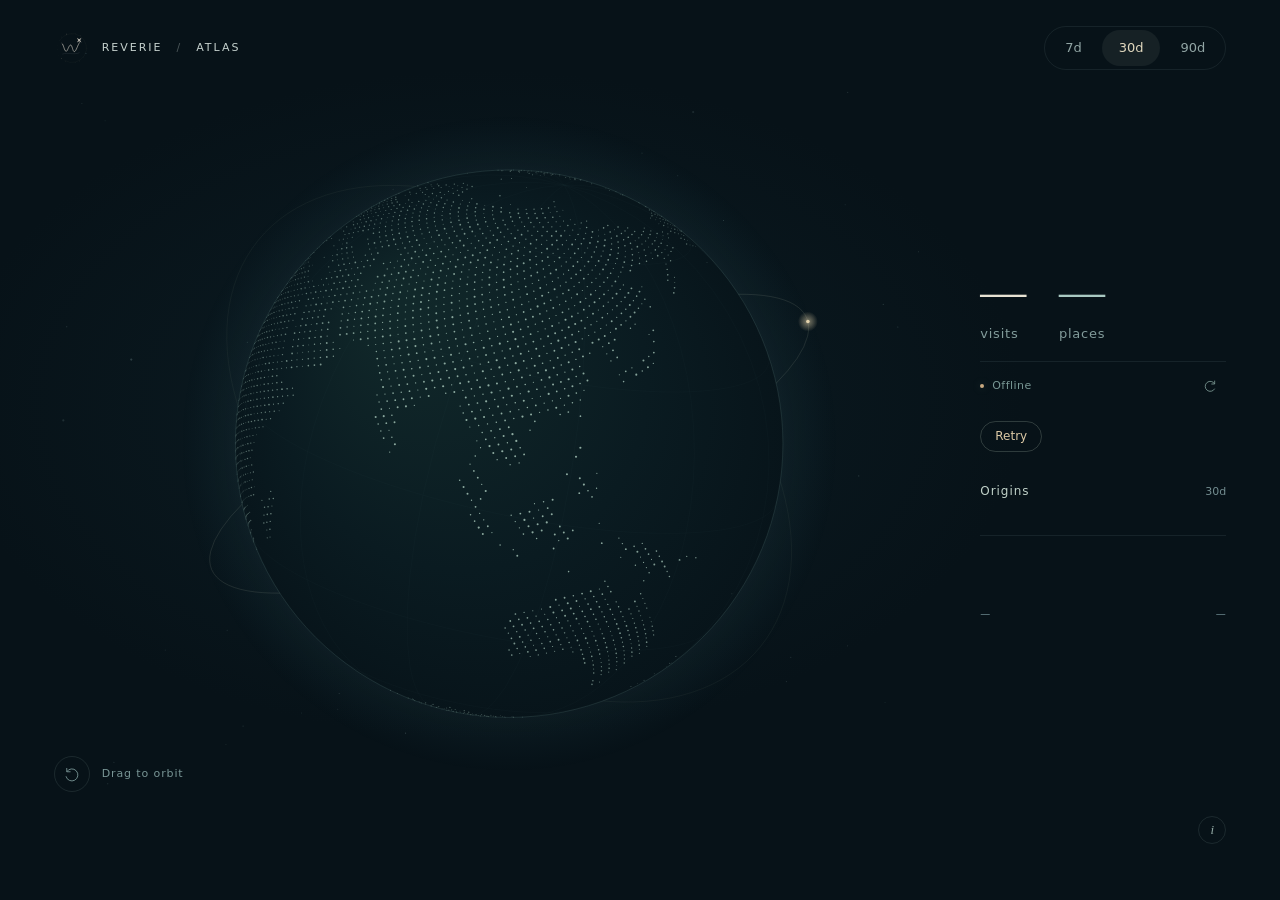
==== pages/atlas.html @ 350b7a99 "Add visitor atlas" ====
<!doctype html>
<html lang="en">
  <head>
    <meta charset="utf-8">
    <meta name="viewport" content="width=device-width, initial-scale=1">
    <meta name="theme-color" content="#071218">
    <meta name="description" content="A little atlas of everyone who found their way here.">
    <title>Atlas · Reverie</title>
    <link rel="icon" href="../assets/icons/favicon.svg?v=reverie-8" type="image/svg+xml">
    <link rel="stylesheet" href="../assets/styles/atlas.css?v=atlas-2">
    <script type="module" src="../src/atlas/app.js?v=atlas-2"></script>
  </head>
  <body>
    <div class="atlas-aura" aria-hidden="true"></div>
    <header class="atlas-header">
      <a class="home-link" href="../" aria-label="Back to Reverie"><img src="../assets/icons/emblem.svg" width="36" height="36" alt=""><span>REVERIE<span class="brand-divider">/</span>ATLAS</span></a>
      <div class="periods" role="group" aria-label="Date range">
        <button type="button" data-days="7" aria-pressed="false" aria-label="Last 7 days">7d</button>
        <button type="button" data-days="30" aria-pressed="true" aria-label="Last 30 days">30d</button>
        <button type="button" data-days="90" aria-pressed="false" aria-label="Last 90 days">90d</button>
      </div>
    </header>
    <main class="atlas-layout">
      <section class="world-stage" aria-labelledby="atlas-title">
        <h1 id="atlas-title" class="sr-only">A visitor atlas</h1>
        <canvas id="atlas-canvas" tabindex="0" role="img" aria-label="Visitor atlas. Drag or use arrow keys to rotate. Scroll or use plus and minus to zoom. Select a place from the list for regional counts."></canvas>
        <div class="map-tooltip" id="map-tooltip" hidden></div>
        <div class="map-toolbar"><button type="button" id="reset-globe" aria-label="Reset view" title="Reset view"><svg viewBox="0 0 24 24" width="18" height="18" fill="none" stroke="currentColor" stroke-width="1.2" aria-hidden="true"><path d="M5 9a8 8 0 1 1-1 6M5 4v5h5"/></svg></button><span>Drag to orbit</span></div>
      </section>
      <aside class="atlas-ledger" aria-label="Visit counts">
        <div class="summary"><div><strong id="total-views">—</strong><span>visits</span></div><div><strong id="total-countries">—</strong><span>places</span></div></div>
        <div class="connection-row"><div class="connection-state" id="atlas-status" role="status" aria-live="polite">Connecting</div><button type="button" id="refresh-atlas" aria-label="Refresh counts" title="Refresh counts"><svg viewBox="0 0 24 24" width="16" height="16" fill="none" stroke="currentColor" stroke-width="1.3" aria-hidden="true"><path d="M19 9a7.5 7.5 0 1 0 0 7M19 4v5h-5"/></svg></button></div>
        <button class="retry" id="retry-atlas" type="button" hidden>Retry</button>
        <div class="section-label"><h2>Origins</h2><span id="range-label">30d</span></div>
        <ol class="country-list" id="country-list" aria-label="Visits by country or territory"></ol>
        <div class="region-detail" id="region-detail" hidden><div class="section-label"><h2 id="region-heading"></h2><button type="button" id="clear-country" aria-label="Clear selection">×</button></div><ol id="region-list"></ol></div>
        <div class="timeline-wrap"><svg id="visit-timeline" viewBox="0 0 300 62" role="img" aria-label="Daily visits"></svg><div class="timeline-dates"><span id="first-date">—</span><span id="last-date">—</span></div></div>
      </aside>
    </main>
    <footer class="atlas-footer"><details class="atlas-note"><summary aria-label="About this atlas" title="About this atlas">i</summary><div><p>Visits, not unique visitors. Approximate network regions. No raw IPs stored.</p><p>Dates: UTC+8. Counts may lag 60s.</p><p>Map: <a href="https://www.naturalearthdata.com/" target="_blank" rel="noopener noreferrer">Natural Earth</a> · <a href="https://d3js.org/" target="_blank" rel="noopener noreferrer">D3</a></p></div></details></footer>
  </body>
</html>
---- assets/styles/atlas.css ----
:root { color-scheme: dark; background: #071218; color: #d9dfd9; font: 16px/1.6 system-ui, -apple-system, BlinkMacSystemFont, "Segoe UI", sans-serif; --ink: #e7e2d3; --muted: #829c9b; --gold: #d9bb86; --line: #accac818; }
* { box-sizing: border-box; }
body { margin: 0; min-width: 300px; min-height: 100dvh; background: radial-gradient(ellipse at 38% 45%, #15313a55, transparent 48%), #071218; }
button, a, summary { -webkit-tap-highlight-color: transparent; }
button { font: inherit; color: inherit; cursor: pointer; }
a { color: inherit; }
button:focus-visible, a:focus-visible, canvas:focus-visible, summary:focus-visible { outline: 1px solid var(--gold); outline-offset: 5px; }
[hidden] { display: none !important; }
.sr-only { position: absolute; width: 1px; height: 1px; overflow: hidden; clip-path: inset(50%); white-space: nowrap; }
.atlas-aura { position: fixed; inset: 0; pointer-events: none; z-index: -1; background: radial-gradient(ellipse at 30% 40%, #1a5a631a, transparent 60%); }
.atlas-header { display: flex; align-items: center; justify-content: space-between; gap: 20px; padding: 26px clamp(24px, 4.2vw, 74px) 16px; }
.home-link { display: flex; align-items: center; gap: 12px; text-decoration: none; color: #c5d1cd; font-size: 11px; letter-spacing: .18em; }
.home-link img { opacity: .8; }
.brand-divider { display: inline-block; padding: 0 14px; opacity: .35; }
.periods { display: flex; gap: 3px; padding: 3px; border: 1px solid var(--line); border-radius: 40px; }
.periods button { border: 0; border-radius: 30px; background: transparent; color: #91a5a4; padding: 6px 17px; min-height: 36px; font-size: 13px; transition: background .25s, color .25s; }
.periods button[aria-pressed="true"] { background: #d4dfcf12; color: #e1d8be; }
.periods button:hover { color: #f4e9cc; }
.atlas-layout { display: grid; grid-template-columns: minmax(0, 1fr) 246px; gap: clamp(22px, 4vw, 70px); padding: 0 clamp(24px, 4.2vw, 74px); min-height: min(730px, calc(100dvh - 155px)); }
.world-stage { position: relative; min-width: 0; min-height: 620px; }
#atlas-canvas { display: block; width: 100%; height: 100%; position: absolute; inset: 0; cursor: grab; touch-action: pan-y; }
#atlas-canvas.dragging { cursor: grabbing; }
.map-tooltip { position: absolute; z-index: 3; pointer-events: none; border: 1px solid #b4c9bc25; background: #0c1a20ed; color: #dce3d9; border-radius: 6px; padding: 7px 11px; font-size: 12px; white-space: nowrap; }
.map-toolbar { position: absolute; z-index: 2; left: 0; bottom: 24px; display: flex; gap: 12px; align-items: center; font-size: 11px; letter-spacing: .08em; color: #789595; }
.map-toolbar button { display: grid; place-items: center; border: 1px solid #a9c5bd20; border-radius: 50%; width: 36px; height: 36px; padding: 7px; background: transparent; }
.map-toolbar button:hover { border-color: #d4c59b80; color: #d4c59b; }
.atlas-ledger { align-self: center; padding: 28px 0 42px; }
.summary { display: flex; gap: 34px; padding-bottom: 16px; border-bottom: 1px solid var(--line); }
.summary > div { display: flex; flex-direction: column; gap: 5px; }
.summary strong { font: 400 46px/1.15 Georgia, serif; font-variant-numeric: tabular-nums; color: var(--ink); letter-spacing: -.03em; }
.summary > div + div strong { color: #a8c8c1; }
.summary span { font-size: 13px; color: var(--muted); letter-spacing: .06em; }
.connection-row { display: flex; align-items: center; justify-content: space-between; gap: 12px; margin: 8px 0 20px; }
.connection-state { color: #789794; font-size: 11px; letter-spacing: .04em; }
.connection-state::before { content: ''; display: inline-block; width: 4px; height: 4px; border-radius: 50%; margin-right: 8px; background: #a0c2ac; box-shadow: 0 0 8px #a0c2ac44; vertical-align: middle; }
[data-atlas="error"] .connection-state::before { background: #c8a880; }
[data-atlas="loading"] .connection-state::before { background: #82949b; }
#refresh-atlas { display: grid; place-items: center; flex: 0 0 32px; width: 32px; height: 32px; border: 1px solid transparent; border-radius: 50%; background: transparent; color: #799590; }
#refresh-atlas:hover { border-color: #a9c5bd25; color: var(--gold); }
#refresh-atlas:disabled { opacity: .4; cursor: wait; }
.retry { color: #dcc9a5; font-size: 12px; border: 1px solid #b6c5b53a; border-radius: 20px; background: transparent; padding: 5px 14px; margin: -8px 0 14px; }
.section-label { display: flex; align-items: center; justify-content: space-between; gap: 12px; margin: 16px 0 9px; }
.section-label h2 { margin: 0; font-size: 12px; font-weight: 400; letter-spacing: .08em; color: #c0d1c8; }
.section-label > span { color: #748e91; font-size: 11px; }
ol { list-style: none; margin: 0; padding: 0; }
.country-list { max-height: 228px; overflow-y: auto; scrollbar-width: thin; scrollbar-color: #315354 transparent; }
.country-list button { display: flex; justify-content: space-between; align-items: center; gap: 16px; width: 100%; background: transparent; border: 0; padding: 8px 4px; text-align: left; font-size: 13px; border-radius: 4px; }
.country-list button:hover, .country-list button[aria-pressed="true"] { background: #a0cab711; }
.country-name { white-space: nowrap; overflow: hidden; text-overflow: ellipsis; color: #b8cbc2; }
.country-views { font: 400 14px/1.3 Georgia, serif; color: #c8bf9f; font-variant-numeric: tabular-nums; }
.country-list .empty-note { padding: 14px 0; font: italic 16px/1.6 Georgia, serif; color: #8aa2a4; }
.region-detail { border-top: 1px solid var(--line); margin-top: 15px; }
.region-detail .section-label { margin-top: 10px; }
#clear-country { border: 0; background: transparent; color: #8fa8a5; font-size: 22px; padding: 0; min-width: 28px; min-height: 28px; line-height: 1; }
#region-list { max-height: 112px; overflow-y: auto; scrollbar-width: thin; }
#region-list li { display: flex; justify-content: space-between; gap: 18px; padding: 4px; color: #8fa7a5; font-size: 12px; }
#region-list li span:last-child { color: #d0c19d; font-variant-numeric: tabular-nums; }
.timeline-wrap { border-top: 1px solid var(--line); margin-top: 24px; padding-top: 18px; }
#visit-timeline { display: block; width: 100%; height: 48px; overflow: visible; }
.timeline-dates { display: flex; justify-content: space-between; color: #6c888d; font-size: 10px; margin-top: 4px; letter-spacing: .05em; }
.atlas-footer { display: flex; justify-content: flex-end; padding: 0 clamp(24px, 4.2vw, 74px) 24px; }
.atlas-note { position: relative; font-size: 12px; color: #93aaa5; }
.atlas-note summary { list-style: none; cursor: pointer; width: 28px; height: 28px; border: 1px solid #a6c5bc20; border-radius: 50%; display: grid; place-items: center; font: italic 13px Georgia, serif; }
.atlas-note summary::-webkit-details-marker { display: none; }
.atlas-note > div { position: absolute; z-index: 4; bottom: 38px; right: 0; width: 250px; padding: 16px 19px; border: 1px solid #b4c9bc25; border-radius: 10px; background: #0c1a20f5; box-shadow: 0 10px 50px #0004; }
.atlas-note p { margin: 0 0 9px; }
.atlas-note p:last-child { margin: 0; }
.atlas-note a { text-underline-offset: 3px; color: #c1c7b2; }
[data-embedded="true"] .atlas-header { padding-right: 72px; }
@media (max-width: 950px) { .atlas-layout { grid-template-columns: minmax(0,1fr) 220px; gap: 20px; } .world-stage { min-height: 560px; } }
@media (max-width: 700px) {
  .atlas-header { padding: 17px 20px 12px; gap: 10px; }
  .home-link { gap: 6px; font-size: 10px; letter-spacing: .1em; }
  .home-link img { width: 30px; height: 30px; }
  .brand-divider { padding: 0 7px; }
  .periods { gap: 0; }
  .periods button { padding: 4px 12px; min-height: 32px; }
  .atlas-layout { display: block; padding: 0 26px; }
  .world-stage { min-height: 330px; height: min(57dvh, 500px); }
  .map-toolbar { bottom: 8px; font-size: 10px; }
  .atlas-ledger { max-width: 400px; margin: auto; padding: 25px 0 28px; }
  .summary { gap: 50px; }
  .summary strong { font-size: 39px; }
  .country-list { max-height: 228px; }
  .atlas-footer { padding: 0 26px 22px; }
  [data-embedded="true"] .home-link > span { display: none; }
  [data-embedded="true"] .atlas-header { padding-right: 66px; }
}
@media (prefers-reduced-motion: reduce) { *, *::before, *::after { transition: none !important; scroll-behavior: auto !important; } }
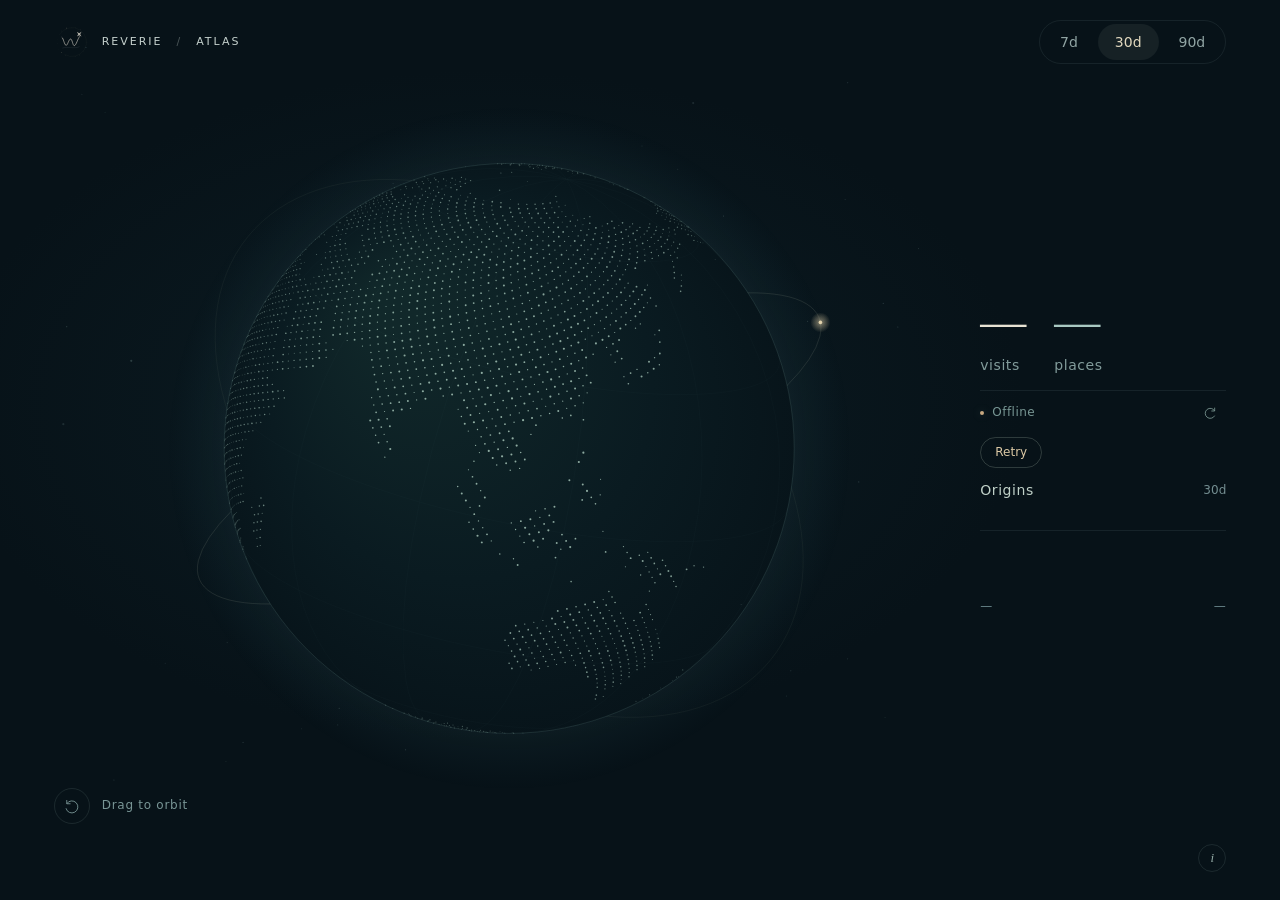
==== commit e083edd3: "Refine atlas layout" ====
--- a/pages/atlas.html
+++ b/pages/atlas.html
@@ -7,8 +7,8 @@
     <meta name="description" content="A little atlas of everyone who found their way here.">
     <title>Atlas · Reverie</title>
     <link rel="icon" href="../assets/icons/favicon.svg?v=reverie-8" type="image/svg+xml">
-    <link rel="stylesheet" href="../assets/styles/atlas.css?v=atlas-2">
-    <script type="module" src="../src/atlas/app.js?v=atlas-2"></script>
+    <link rel="stylesheet" href="../assets/styles/atlas.css?v=atlas-3">
+    <script type="module" src="../src/atlas/app.js?v=atlas-3"></script>
   </head>
   <body>
     <div class="atlas-aura" aria-hidden="true"></div>
@@ -31,9 +31,11 @@
         <div class="summary"><div><strong id="total-views">—</strong><span>visits</span></div><div><strong id="total-countries">—</strong><span>places</span></div></div>
         <div class="connection-row"><div class="connection-state" id="atlas-status" role="status" aria-live="polite">Connecting</div><button type="button" id="refresh-atlas" aria-label="Refresh counts" title="Refresh counts"><svg viewBox="0 0 24 24" width="16" height="16" fill="none" stroke="currentColor" stroke-width="1.3" aria-hidden="true"><path d="M19 9a7.5 7.5 0 1 0 0 7M19 4v5h-5"/></svg></button></div>
         <button class="retry" id="retry-atlas" type="button" hidden>Retry</button>
-        <div class="section-label"><h2>Origins</h2><span id="range-label">30d</span></div>
-        <ol class="country-list" id="country-list" aria-label="Visits by country or territory"></ol>
-        <div class="region-detail" id="region-detail" hidden><div class="section-label"><h2 id="region-heading"></h2><button type="button" id="clear-country" aria-label="Clear selection">×</button></div><ol id="region-list"></ol></div>
+        <section class="origins" aria-label="Visit origins">
+          <div class="section-label" id="origins-heading"><h2>Origins</h2><span id="range-label">30d</span></div>
+          <ol class="country-list" id="country-list" aria-label="Visits by country or territory" tabindex="0"></ol>
+          <div class="region-detail" id="region-detail" hidden><div class="section-label"><h2 id="region-heading"></h2><button type="button" id="clear-country" aria-label="All origins" title="All origins">×</button></div><ol id="region-list" aria-label="Regional visits" tabindex="0"></ol></div>
+        </section>
         <div class="timeline-wrap"><svg id="visit-timeline" viewBox="0 0 300 62" role="img" aria-label="Daily visits"></svg><div class="timeline-dates"><span id="first-date">—</span><span id="last-date">—</span></div></div>
       </aside>
     </main>
--- a/assets/styles/atlas.css
+++ b/assets/styles/atlas.css
@@ -1,89 +1,127 @@
 :root { color-scheme: dark; background: #071218; color: #d9dfd9; font: 16px/1.6 system-ui, -apple-system, BlinkMacSystemFont, "Segoe UI", sans-serif; --ink: #e7e2d3; --muted: #829c9b; --gold: #d9bb86; --line: #accac818; }
 * { box-sizing: border-box; }
-body { margin: 0; min-width: 300px; min-height: 100dvh; background: radial-gradient(ellipse at 38% 45%, #15313a55, transparent 48%), #071218; }
+html { height: 100%; overflow: hidden; }
+body { --atlas-gutter: clamp(24px, 4.2vw, 74px); margin: 0; min-width: 300px; height: 100%; height: 100dvh; display: grid; grid-template-rows: auto minmax(0, 1fr) auto; overflow: hidden; background: radial-gradient(ellipse at 38% 45%, #15313a55, transparent 48%), #071218; }
 button, a, summary { -webkit-tap-highlight-color: transparent; }
 button { font: inherit; color: inherit; cursor: pointer; }
 a { color: inherit; }
-button:focus-visible, a:focus-visible, canvas:focus-visible, summary:focus-visible { outline: 1px solid var(--gold); outline-offset: 5px; }
+button:focus-visible, a:focus-visible, canvas:focus-visible, summary:focus-visible, ol:focus-visible { outline: 1px solid var(--gold); outline-offset: 3px; }
 [hidden] { display: none !important; }
 .sr-only { position: absolute; width: 1px; height: 1px; overflow: hidden; clip-path: inset(50%); white-space: nowrap; }
 .atlas-aura { position: fixed; inset: 0; pointer-events: none; z-index: -1; background: radial-gradient(ellipse at 30% 40%, #1a5a631a, transparent 60%); }
-.atlas-header { display: flex; align-items: center; justify-content: space-between; gap: 20px; padding: 26px clamp(24px, 4.2vw, 74px) 16px; }
+.atlas-header { display: flex; align-items: center; justify-content: space-between; gap: 20px; padding: 20px var(--atlas-gutter) 12px; }
 .home-link { display: flex; align-items: center; gap: 12px; text-decoration: none; color: #c5d1cd; font-size: 11px; letter-spacing: .18em; }
 .home-link img { opacity: .8; }
 .brand-divider { display: inline-block; padding: 0 14px; opacity: .35; }
 .periods { display: flex; gap: 3px; padding: 3px; border: 1px solid var(--line); border-radius: 40px; }
-.periods button { border: 0; border-radius: 30px; background: transparent; color: #91a5a4; padding: 6px 17px; min-height: 36px; font-size: 13px; transition: background .25s, color .25s; }
+.periods button { border: 0; border-radius: 30px; background: transparent; color: #91a5a4; padding: 6px 17px; min-height: 36px; font-size: 14px; transition: background .25s, color .25s; }
 .periods button[aria-pressed="true"] { background: #d4dfcf12; color: #e1d8be; }
 .periods button:hover { color: #f4e9cc; }
-.atlas-layout { display: grid; grid-template-columns: minmax(0, 1fr) 246px; gap: clamp(22px, 4vw, 70px); padding: 0 clamp(24px, 4.2vw, 74px); min-height: min(730px, calc(100dvh - 155px)); }
-.world-stage { position: relative; min-width: 0; min-height: 620px; }
+.atlas-layout { display: grid; grid-template-columns: minmax(0, 1fr) 246px; gap: clamp(22px, 4vw, 70px); min-height: 0; padding: 0 var(--atlas-gutter); }
+.world-stage { position: relative; min-width: 0; min-height: 0; }
 #atlas-canvas { display: block; width: 100%; height: 100%; position: absolute; inset: 0; cursor: grab; touch-action: pan-y; }
 #atlas-canvas.dragging { cursor: grabbing; }
 .map-tooltip { position: absolute; z-index: 3; pointer-events: none; border: 1px solid #b4c9bc25; background: #0c1a20ed; color: #dce3d9; border-radius: 6px; padding: 7px 11px; font-size: 12px; white-space: nowrap; }
-.map-toolbar { position: absolute; z-index: 2; left: 0; bottom: 24px; display: flex; gap: 12px; align-items: center; font-size: 11px; letter-spacing: .08em; color: #789595; }
+.map-toolbar { position: absolute; z-index: 2; left: 0; bottom: 12px; display: flex; gap: 12px; align-items: center; font-size: 12px; letter-spacing: .06em; color: #789595; }
 .map-toolbar button { display: grid; place-items: center; border: 1px solid #a9c5bd20; border-radius: 50%; width: 36px; height: 36px; padding: 7px; background: transparent; }
 .map-toolbar button:hover { border-color: #d4c59b80; color: #d4c59b; }
-.atlas-ledger { align-self: center; padding: 28px 0 42px; }
-.summary { display: flex; gap: 34px; padding-bottom: 16px; border-bottom: 1px solid var(--line); }
+.atlas-ledger { display: flex; flex-direction: column; align-self: center; min-height: 0; max-height: 100%; width: 100%; padding: 14px 0; }
+.summary { display: flex; flex: 0 0 auto; gap: clamp(20px, 2.3vw, 32px); padding-bottom: 14px; border-bottom: 1px solid var(--line); }
 .summary > div { display: flex; flex-direction: column; gap: 5px; }
 .summary strong { font: 400 46px/1.15 Georgia, serif; font-variant-numeric: tabular-nums; color: var(--ink); letter-spacing: -.03em; }
 .summary > div + div strong { color: #a8c8c1; }
-.summary span { font-size: 13px; color: var(--muted); letter-spacing: .06em; }
-.connection-row { display: flex; align-items: center; justify-content: space-between; gap: 12px; margin: 8px 0 20px; }
-.connection-state { color: #789794; font-size: 11px; letter-spacing: .04em; }
+.summary span { font-size: 14px; color: var(--muted); letter-spacing: .04em; }
+.connection-row { display: flex; flex: 0 0 auto; align-items: center; justify-content: space-between; gap: 12px; margin: 6px 0 12px; }
+.connection-state { color: #789794; font-size: 12px; letter-spacing: .04em; }
 .connection-state::before { content: ''; display: inline-block; width: 4px; height: 4px; border-radius: 50%; margin-right: 8px; background: #a0c2ac; box-shadow: 0 0 8px #a0c2ac44; vertical-align: middle; }
 [data-atlas="error"] .connection-state::before { background: #c8a880; }
 [data-atlas="loading"] .connection-state::before { background: #82949b; }
 #refresh-atlas { display: grid; place-items: center; flex: 0 0 32px; width: 32px; height: 32px; border: 1px solid transparent; border-radius: 50%; background: transparent; color: #799590; }
 #refresh-atlas:hover { border-color: #a9c5bd25; color: var(--gold); }
 #refresh-atlas:disabled { opacity: .4; cursor: wait; }
-.retry { color: #dcc9a5; font-size: 12px; border: 1px solid #b6c5b53a; border-radius: 20px; background: transparent; padding: 5px 14px; margin: -8px 0 14px; }
-.section-label { display: flex; align-items: center; justify-content: space-between; gap: 12px; margin: 16px 0 9px; }
-.section-label h2 { margin: 0; font-size: 12px; font-weight: 400; letter-spacing: .08em; color: #c0d1c8; }
-.section-label > span { color: #748e91; font-size: 11px; }
+.retry { flex: 0 0 auto; align-self: flex-start; color: #dcc9a5; font-size: 12px; border: 1px solid #b6c5b53a; border-radius: 20px; background: transparent; padding: 5px 14px; margin: -4px 0 8px; }
+.origins { display: flex; flex: 1 1 auto; flex-direction: column; min-height: 0; }
+.section-label { display: flex; flex: 0 0 auto; align-items: center; justify-content: space-between; gap: 12px; min-height: 28px; margin: 0 0 8px; }
+.section-label h2 { min-width: 0; margin: 0; overflow: hidden; text-overflow: ellipsis; white-space: nowrap; font-size: 14px; font-weight: 400; letter-spacing: .04em; color: #c0d1c8; }
+.section-label > span { color: #748e91; font-size: 12px; }
 ol { list-style: none; margin: 0; padding: 0; }
-.country-list { max-height: 228px; overflow-y: auto; scrollbar-width: thin; scrollbar-color: #315354 transparent; }
-.country-list button { display: flex; justify-content: space-between; align-items: center; gap: 16px; width: 100%; background: transparent; border: 0; padding: 8px 4px; text-align: left; font-size: 13px; border-radius: 4px; }
+.country-list, #region-list { flex: 1 1 auto; min-height: 0; max-height: 228px; overflow-y: auto; overscroll-behavior: contain; scrollbar-width: thin; scrollbar-color: #315354 transparent; padding: 0 4px; scroll-padding-block: 4px; }
+.country-list button { display: flex; justify-content: space-between; align-items: center; gap: 16px; width: 100%; min-height: 36px; background: transparent; border: 0; padding: 7px 4px; text-align: left; font-size: 14px; border-radius: 4px; }
 .country-list button:hover, .country-list button[aria-pressed="true"] { background: #a0cab711; }
-.country-name { white-space: nowrap; overflow: hidden; text-overflow: ellipsis; color: #b8cbc2; }
-.country-views { font: 400 14px/1.3 Georgia, serif; color: #c8bf9f; font-variant-numeric: tabular-nums; }
+.country-name { min-width: 0; white-space: nowrap; overflow: hidden; text-overflow: ellipsis; color: #b8cbc2; }
+.country-views { flex: 0 0 auto; font: 400 14px/1.3 Georgia, serif; color: #c8bf9f; font-variant-numeric: tabular-nums; }
 .country-list .empty-note { padding: 14px 0; font: italic 16px/1.6 Georgia, serif; color: #8aa2a4; }
-.region-detail { border-top: 1px solid var(--line); margin-top: 15px; }
-.region-detail .section-label { margin-top: 10px; }
+.region-detail { display: flex; flex: 1 1 auto; flex-direction: column; min-height: 0; }
 #clear-country { border: 0; background: transparent; color: #8fa8a5; font-size: 22px; padding: 0; min-width: 28px; min-height: 28px; line-height: 1; }
-#region-list { max-height: 112px; overflow-y: auto; scrollbar-width: thin; }
-#region-list li { display: flex; justify-content: space-between; gap: 18px; padding: 4px; color: #8fa7a5; font-size: 12px; }
-#region-list li span:last-child { color: #d0c19d; font-variant-numeric: tabular-nums; }
-.timeline-wrap { border-top: 1px solid var(--line); margin-top: 24px; padding-top: 18px; }
+#region-list li { display: flex; justify-content: space-between; gap: 18px; min-height: 36px; padding: 7px 4px; color: #8fa7a5; font-size: 14px; }
+.region-name { min-width: 0; white-space: nowrap; overflow: hidden; text-overflow: ellipsis; }
+.region-views { flex: 0 0 auto; color: #d0c19d; font-variant-numeric: tabular-nums; }
+.timeline-wrap { flex: 0 0 auto; border-top: 1px solid var(--line); margin-top: 18px; padding-top: 14px; }
 #visit-timeline { display: block; width: 100%; height: 48px; overflow: visible; }
-.timeline-dates { display: flex; justify-content: space-between; color: #6c888d; font-size: 10px; margin-top: 4px; letter-spacing: .05em; }
-.atlas-footer { display: flex; justify-content: flex-end; padding: 0 clamp(24px, 4.2vw, 74px) 24px; }
+.timeline-dates { display: flex; justify-content: space-between; color: #6c888d; font-size: 12px; margin-top: 4px; letter-spacing: .05em; }
+.atlas-footer { display: flex; justify-content: flex-end; padding: 8px var(--atlas-gutter) max(28px, env(safe-area-inset-bottom)); }
 .atlas-note { position: relative; font-size: 12px; color: #93aaa5; }
 .atlas-note summary { list-style: none; cursor: pointer; width: 28px; height: 28px; border: 1px solid #a6c5bc20; border-radius: 50%; display: grid; place-items: center; font: italic 13px Georgia, serif; }
 .atlas-note summary::-webkit-details-marker { display: none; }
-.atlas-note > div { position: absolute; z-index: 4; bottom: 38px; right: 0; width: 250px; padding: 16px 19px; border: 1px solid #b4c9bc25; border-radius: 10px; background: #0c1a20f5; box-shadow: 0 10px 50px #0004; }
+.atlas-note > div { position: absolute; z-index: 4; bottom: 38px; right: 0; width: min(250px, calc(100vw - 48px)); max-height: calc(100dvh - 100px); overflow-y: auto; padding: 16px 19px; border: 1px solid #b4c9bc25; border-radius: 10px; background: #0c1a20f5; box-shadow: 0 10px 50px #0004; }
 .atlas-note p { margin: 0 0 9px; }
 .atlas-note p:last-child { margin: 0; }
 .atlas-note a { text-underline-offset: 3px; color: #c1c7b2; }
-[data-embedded="true"] .atlas-header { padding-right: 72px; }
-@media (max-width: 950px) { .atlas-layout { grid-template-columns: minmax(0,1fr) 220px; gap: 20px; } .world-stage { min-height: 560px; } }
+[data-embedded="true"] .atlas-header { padding-right: 104px; }
+@media (max-width: 950px) { .atlas-layout { grid-template-columns: minmax(0,1fr) 220px; gap: 20px; } .summary strong { font-size: 40px; } }
 @media (max-width: 700px) {
-  .atlas-header { padding: 17px 20px 12px; gap: 10px; }
+  body { --atlas-gutter: 26px; }
+  .atlas-header { padding: max(14px, env(safe-area-inset-top)) 20px 6px; gap: 10px; }
   .home-link { gap: 6px; font-size: 10px; letter-spacing: .1em; }
   .home-link img { width: 30px; height: 30px; }
   .brand-divider { padding: 0 7px; }
   .periods { gap: 0; }
   .periods button { padding: 4px 12px; min-height: 32px; }
-  .atlas-layout { display: block; padding: 0 26px; }
-  .world-stage { min-height: 330px; height: min(57dvh, 500px); }
-  .map-toolbar { bottom: 8px; font-size: 10px; }
-  .atlas-ledger { max-width: 400px; margin: auto; padding: 25px 0 28px; }
+  .atlas-layout { grid-template-columns: minmax(0, 1fr); grid-template-rows: minmax(0, .8fr) minmax(0, 1fr); gap: 0; }
+  .map-toolbar { bottom: 2px; font-size: 12px; }
+  .atlas-ledger { align-self: stretch; max-width: 400px; margin: 0 auto; padding: 12px 0 0; }
   .summary { gap: 50px; }
-  .summary strong { font-size: 39px; }
-  .country-list { max-height: 228px; }
-  .atlas-footer { padding: 0 26px 22px; }
+  .summary strong { font-size: 36px; }
+  .timeline-wrap { margin-top: 12px; padding-top: 10px; }
+  #visit-timeline { height: 32px; }
+  .atlas-footer { padding: 8px var(--atlas-gutter) max(16px, env(safe-area-inset-bottom)); }
   [data-embedded="true"] .home-link > span { display: none; }
-  [data-embedded="true"] .atlas-header { padding-right: 66px; }
+  [data-embedded="true"] .atlas-header { padding-right: max(84px, calc(env(safe-area-inset-right) + 60px)); }
+}
+@media (max-height: 600px) and (min-width: 701px), (max-height: 460px) and (min-width: 520px) {
+  .atlas-header { padding-top: 10px; padding-bottom: 6px; }
+  .atlas-layout { grid-template-columns: minmax(0, 1fr) 210px; grid-template-rows: minmax(0, 1fr); gap: 20px; }
+  .atlas-ledger { align-self: center; padding: 0; }
+  .summary { gap: 24px; padding-bottom: 6px; }
+  .summary strong { font-size: 32px; }
+  .connection-row { margin: 2px 0 4px; }
+  .section-label { margin-bottom: 4px; }
+  .timeline-wrap { margin-top: 8px; padding-top: 8px; }
+  #visit-timeline { height: 24px; }
+  .timeline-dates { margin-top: 2px; }
+  .atlas-footer { padding-top: 4px; padding-bottom: max(12px, env(safe-area-inset-bottom)); }
+  .map-toolbar { bottom: 0; }
+}
+@media (max-height: 700px) and (max-width: 519px) {
+  .atlas-layout { grid-template-rows: minmax(0, .65fr) minmax(0, 1fr); }
+  .atlas-ledger { padding-top: 8px; }
+  .summary { padding-bottom: 6px; }
+  .summary strong { font-size: 32px; }
+  .connection-row { margin: 2px 0 4px; }
+  .section-label { margin-bottom: 4px; }
+  .timeline-wrap { margin-top: 8px; padding-top: 6px; }
+  #visit-timeline { height: 24px; }
+}
+@media (max-height: 360px) and (min-width: 520px) {
+  .summary { justify-content: space-between; gap: 8px; padding-bottom: 6px; }
+  .summary > div { flex-direction: row; align-items: baseline; gap: 5px; }
+  .summary strong { font-size: 24px; }
+  .summary span { font-size: 12px; line-height: 1.3; }
+  .connection-row { margin: 0 0 2px; }
+  #refresh-atlas { flex-basis: 28px; width: 28px; height: 28px; }
+  .section-label { min-height: 24px; }
+  #clear-country { min-height: 24px; }
+  .timeline-wrap { margin-top: 6px; padding-top: 4px; }
+  #visit-timeline { height: 20px; }
 }
 @media (prefers-reduced-motion: reduce) { *, *::before, *::after { transition: none !important; scroll-behavior: auto !important; } }
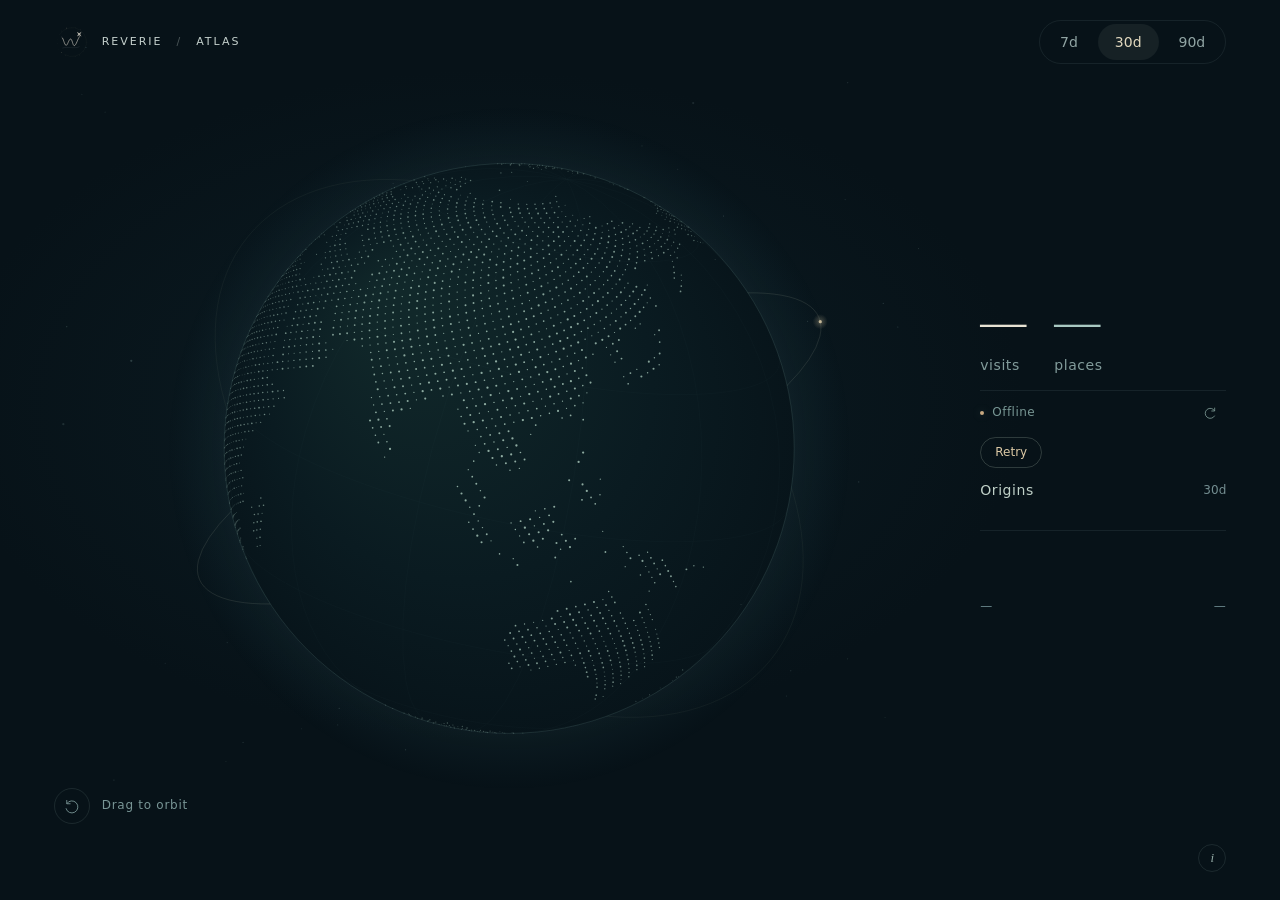
==== commit e7547da1: "Balance atlas scale" ====
--- a/pages/atlas.html
+++ b/pages/atlas.html
@@ -7,8 +7,8 @@
     <meta name="description" content="A little atlas of everyone who found their way here.">
     <title>Atlas · Reverie</title>
     <link rel="icon" href="../assets/icons/favicon.svg?v=reverie-8" type="image/svg+xml">
-    <link rel="stylesheet" href="../assets/styles/atlas.css?v=atlas-3">
-    <script type="module" src="../src/atlas/app.js?v=atlas-3"></script>
+    <link rel="stylesheet" href="../assets/styles/atlas.css?v=atlas-4">
+    <script type="module" src="../src/atlas/app.js?v=atlas-4"></script>
   </head>
   <body>
     <div class="atlas-aura" aria-hidden="true"></div>
--- a/assets/styles/atlas.css
+++ b/assets/styles/atlas.css
@@ -1,7 +1,7 @@
 :root { color-scheme: dark; background: #071218; color: #d9dfd9; font: 16px/1.6 system-ui, -apple-system, BlinkMacSystemFont, "Segoe UI", sans-serif; --ink: #e7e2d3; --muted: #829c9b; --gold: #d9bb86; --line: #accac818; }
 * { box-sizing: border-box; }
 html { height: 100%; overflow: hidden; }
-body { --atlas-gutter: clamp(24px, 4.2vw, 74px); margin: 0; min-width: 300px; height: 100%; height: 100dvh; display: grid; grid-template-rows: auto minmax(0, 1fr) auto; overflow: hidden; background: radial-gradient(ellipse at 38% 45%, #15313a55, transparent 48%), #071218; }
+body { --atlas-gutter: clamp(24px, 4.2vw, 74px); --atlas-text: clamp(12px, min(calc(2.2vw + 5px), calc(1.8vh + 3px)), 14px); margin: 0; min-width: 300px; height: 100%; height: 100dvh; display: grid; grid-template-rows: auto minmax(0, 1fr) auto; overflow: hidden; background: radial-gradient(ellipse at 38% 45%, #15313a55, transparent 48%), #071218; }
 button, a, summary { -webkit-tap-highlight-color: transparent; }
 button { font: inherit; color: inherit; cursor: pointer; }
 a { color: inherit; }
@@ -14,7 +14,7 @@
 .home-link img { opacity: .8; }
 .brand-divider { display: inline-block; padding: 0 14px; opacity: .35; }
 .periods { display: flex; gap: 3px; padding: 3px; border: 1px solid var(--line); border-radius: 40px; }
-.periods button { border: 0; border-radius: 30px; background: transparent; color: #91a5a4; padding: 6px 17px; min-height: 36px; font-size: 14px; transition: background .25s, color .25s; }
+.periods button { border: 0; border-radius: 30px; background: transparent; color: #91a5a4; padding: 6px 17px; min-height: 36px; font-size: var(--atlas-text); transition: background .25s, color .25s; }
 .periods button[aria-pressed="true"] { background: #d4dfcf12; color: #e1d8be; }
 .periods button:hover { color: #f4e9cc; }
 .atlas-layout { display: grid; grid-template-columns: minmax(0, 1fr) 246px; gap: clamp(22px, 4vw, 70px); min-height: 0; padding: 0 var(--atlas-gutter); }
@@ -28,9 +28,9 @@
 .atlas-ledger { display: flex; flex-direction: column; align-self: center; min-height: 0; max-height: 100%; width: 100%; padding: 14px 0; }
 .summary { display: flex; flex: 0 0 auto; gap: clamp(20px, 2.3vw, 32px); padding-bottom: 14px; border-bottom: 1px solid var(--line); }
 .summary > div { display: flex; flex-direction: column; gap: 5px; }
-.summary strong { font: 400 46px/1.15 Georgia, serif; font-variant-numeric: tabular-nums; color: var(--ink); letter-spacing: -.03em; }
+.summary strong { font: 400 clamp(30px, calc(5vh + 4px), 46px)/1.15 Georgia, serif; font-variant-numeric: tabular-nums; color: var(--ink); letter-spacing: -.03em; }
 .summary > div + div strong { color: #a8c8c1; }
-.summary span { font-size: 14px; color: var(--muted); letter-spacing: .04em; }
+.summary span { font-size: var(--atlas-text); color: var(--muted); letter-spacing: .04em; }
 .connection-row { display: flex; flex: 0 0 auto; align-items: center; justify-content: space-between; gap: 12px; margin: 6px 0 12px; }
 .connection-state { color: #789794; font-size: 12px; letter-spacing: .04em; }
 .connection-state::before { content: ''; display: inline-block; width: 4px; height: 4px; border-radius: 50%; margin-right: 8px; background: #a0c2ac; box-shadow: 0 0 8px #a0c2ac44; vertical-align: middle; }
@@ -42,18 +42,18 @@
 .retry { flex: 0 0 auto; align-self: flex-start; color: #dcc9a5; font-size: 12px; border: 1px solid #b6c5b53a; border-radius: 20px; background: transparent; padding: 5px 14px; margin: -4px 0 8px; }
 .origins { display: flex; flex: 1 1 auto; flex-direction: column; min-height: 0; }
 .section-label { display: flex; flex: 0 0 auto; align-items: center; justify-content: space-between; gap: 12px; min-height: 28px; margin: 0 0 8px; }
-.section-label h2 { min-width: 0; margin: 0; overflow: hidden; text-overflow: ellipsis; white-space: nowrap; font-size: 14px; font-weight: 400; letter-spacing: .04em; color: #c0d1c8; }
+.section-label h2 { min-width: 0; margin: 0; overflow: hidden; text-overflow: ellipsis; white-space: nowrap; font-size: var(--atlas-text); font-weight: 400; letter-spacing: .04em; color: #c0d1c8; }
 .section-label > span { color: #748e91; font-size: 12px; }
 ol { list-style: none; margin: 0; padding: 0; }
 .country-list, #region-list { flex: 1 1 auto; min-height: 0; max-height: 228px; overflow-y: auto; overscroll-behavior: contain; scrollbar-width: thin; scrollbar-color: #315354 transparent; padding: 0 4px; scroll-padding-block: 4px; }
-.country-list button { display: flex; justify-content: space-between; align-items: center; gap: 16px; width: 100%; min-height: 36px; background: transparent; border: 0; padding: 7px 4px; text-align: left; font-size: 14px; border-radius: 4px; }
+.country-list button { display: flex; justify-content: space-between; align-items: center; gap: 16px; width: 100%; min-height: 36px; background: transparent; border: 0; padding: clamp(5px, 1vh, 7px) 4px; text-align: left; font-size: var(--atlas-text); border-radius: 4px; }
 .country-list button:hover, .country-list button[aria-pressed="true"] { background: #a0cab711; }
 .country-name { min-width: 0; white-space: nowrap; overflow: hidden; text-overflow: ellipsis; color: #b8cbc2; }
-.country-views { flex: 0 0 auto; font: 400 14px/1.3 Georgia, serif; color: #c8bf9f; font-variant-numeric: tabular-nums; }
+.country-views { flex: 0 0 auto; font: 400 var(--atlas-text)/1.3 Georgia, serif; color: #c8bf9f; font-variant-numeric: tabular-nums; }
 .country-list .empty-note { padding: 14px 0; font: italic 16px/1.6 Georgia, serif; color: #8aa2a4; }
 .region-detail { display: flex; flex: 1 1 auto; flex-direction: column; min-height: 0; }
 #clear-country { border: 0; background: transparent; color: #8fa8a5; font-size: 22px; padding: 0; min-width: 28px; min-height: 28px; line-height: 1; }
-#region-list li { display: flex; justify-content: space-between; gap: 18px; min-height: 36px; padding: 7px 4px; color: #8fa7a5; font-size: 14px; }
+#region-list li { display: flex; justify-content: space-between; gap: 18px; min-height: 36px; padding: clamp(5px, 1vh, 7px) 4px; color: #8fa7a5; font-size: var(--atlas-text); }
 .region-name { min-width: 0; white-space: nowrap; overflow: hidden; text-overflow: ellipsis; }
 .region-views { flex: 0 0 auto; color: #d0c19d; font-variant-numeric: tabular-nums; }
 .timeline-wrap { flex: 0 0 auto; border-top: 1px solid var(--line); margin-top: 18px; padding-top: 14px; }
@@ -68,7 +68,7 @@
 .atlas-note p:last-child { margin: 0; }
 .atlas-note a { text-underline-offset: 3px; color: #c1c7b2; }
 [data-embedded="true"] .atlas-header { padding-right: 104px; }
-@media (max-width: 950px) { .atlas-layout { grid-template-columns: minmax(0,1fr) 220px; gap: 20px; } .summary strong { font-size: 40px; } }
+@media (max-width: 950px) { .atlas-layout { grid-template-columns: minmax(0,1fr) 220px; gap: 20px; } .summary strong { font-size: clamp(28px, calc(5vh + 4px), 40px); } }
 @media (max-width: 700px) {
   body { --atlas-gutter: 26px; }
   .atlas-header { padding: max(14px, env(safe-area-inset-top)) 20px 6px; gap: 10px; }
@@ -81,7 +81,7 @@
   .map-toolbar { bottom: 2px; font-size: 12px; }
   .atlas-ledger { align-self: stretch; max-width: 400px; margin: 0 auto; padding: 12px 0 0; }
   .summary { gap: 50px; }
-  .summary strong { font-size: 36px; }
+  .summary strong { font-size: clamp(28px, calc(5vh + 2px), 36px); }
   .timeline-wrap { margin-top: 12px; padding-top: 10px; }
   #visit-timeline { height: 32px; }
   .atlas-footer { padding: 8px var(--atlas-gutter) max(16px, env(safe-area-inset-bottom)); }
@@ -93,7 +93,7 @@
   .atlas-layout { grid-template-columns: minmax(0, 1fr) 210px; grid-template-rows: minmax(0, 1fr); gap: 20px; }
   .atlas-ledger { align-self: center; padding: 0; }
   .summary { gap: 24px; padding-bottom: 6px; }
-  .summary strong { font-size: 32px; }
+  .summary strong { font-size: clamp(26px, calc(4vh + 8px), 32px); }
   .connection-row { margin: 2px 0 4px; }
   .section-label { margin-bottom: 4px; }
   .timeline-wrap { margin-top: 8px; padding-top: 8px; }
@@ -106,7 +106,7 @@
   .atlas-layout { grid-template-rows: minmax(0, .65fr) minmax(0, 1fr); }
   .atlas-ledger { padding-top: 8px; }
   .summary { padding-bottom: 6px; }
-  .summary strong { font-size: 32px; }
+  .summary strong { font-size: clamp(28px, 5vh, 32px); }
   .connection-row { margin: 2px 0 4px; }
   .section-label { margin-bottom: 4px; }
   .timeline-wrap { margin-top: 8px; padding-top: 6px; }
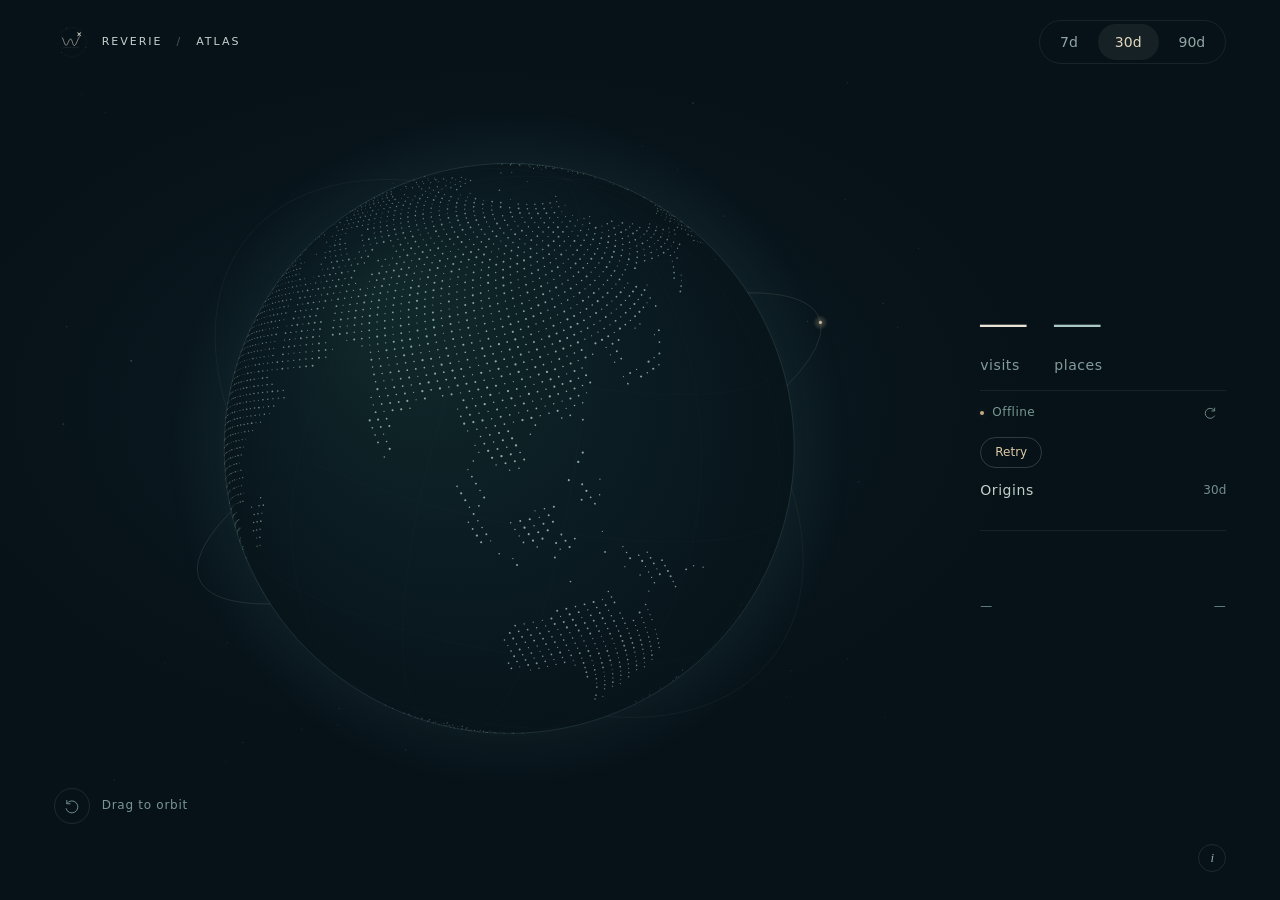
==== commit 37363ca9: "Refine info hover" ====
--- a/pages/atlas.html
+++ b/pages/atlas.html
@@ -7,8 +7,8 @@
     <meta name="description" content="A little atlas of everyone who found their way here.">
     <title>Atlas · Reverie</title>
     <link rel="icon" href="../assets/icons/favicon.svg?v=reverie-8" type="image/svg+xml">
-    <link rel="stylesheet" href="../assets/styles/atlas.css?v=atlas-4">
-    <script type="module" src="../src/atlas/app.js?v=atlas-4"></script>
+    <link rel="stylesheet" href="../assets/styles/atlas.css?v=atlas-5">
+    <script type="module" src="../src/atlas/app.js?v=atlas-5"></script>
   </head>
   <body>
     <div class="atlas-aura" aria-hidden="true"></div>
@@ -39,6 +39,6 @@
         <div class="timeline-wrap"><svg id="visit-timeline" viewBox="0 0 300 62" role="img" aria-label="Daily visits"></svg><div class="timeline-dates"><span id="first-date">—</span><span id="last-date">—</span></div></div>
       </aside>
     </main>
-    <footer class="atlas-footer"><details class="atlas-note"><summary aria-label="About this atlas" title="About this atlas">i</summary><div><p>Visits, not unique visitors. Approximate network regions. No raw IPs stored.</p><p>Dates: UTC+8. Counts may lag 60s.</p><p>Map: <a href="https://www.naturalearthdata.com/" target="_blank" rel="noopener noreferrer">Natural Earth</a> · <a href="https://d3js.org/" target="_blank" rel="noopener noreferrer">D3</a></p></div></details></footer>
+    <footer class="atlas-footer"><details class="atlas-note"><summary aria-label="About this atlas" aria-controls="atlas-about">i</summary><div id="atlas-about"><p>Visits, not unique visitors. Approximate network regions. No raw IPs stored.</p><p>Dates: UTC+8. Counts may lag 60s.</p><p>Map: <a href="https://www.naturalearthdata.com/" target="_blank" rel="noopener noreferrer">Natural Earth</a> · <a href="https://d3js.org/" target="_blank" rel="noopener noreferrer">D3</a></p></div></details></footer>
   </body>
 </html>
--- a/assets/styles/atlas.css
+++ b/assets/styles/atlas.css
@@ -61,9 +61,12 @@
 .timeline-dates { display: flex; justify-content: space-between; color: #6c888d; font-size: 12px; margin-top: 4px; letter-spacing: .05em; }
 .atlas-footer { display: flex; justify-content: flex-end; padding: 8px var(--atlas-gutter) max(28px, env(safe-area-inset-bottom)); }
 .atlas-note { position: relative; font-size: 12px; color: #93aaa5; }
+.atlas-note[open]::before { content: ''; position: absolute; right: 0; bottom: 100%; width: min(250px, calc(100vw - 48px)); height: 14px; }
 .atlas-note summary { list-style: none; cursor: pointer; width: 28px; height: 28px; border: 1px solid #a6c5bc20; border-radius: 50%; display: grid; place-items: center; font: italic 13px Georgia, serif; }
 .atlas-note summary::-webkit-details-marker { display: none; }
 .atlas-note > div { position: absolute; z-index: 4; bottom: 38px; right: 0; width: min(250px, calc(100vw - 48px)); max-height: calc(100dvh - 100px); overflow-y: auto; padding: 16px 19px; border: 1px solid #b4c9bc25; border-radius: 10px; background: #0c1a20f5; box-shadow: 0 10px 50px #0004; }
+.atlas-note[open] > div { animation: atlas-note-in .16s ease-out; }
+@keyframes atlas-note-in { from { opacity: 0; transform: translateY(2px); } to { opacity: 1; transform: translateY(0); } }
 .atlas-note p { margin: 0 0 9px; }
 .atlas-note p:last-child { margin: 0; }
 .atlas-note a { text-underline-offset: 3px; color: #c1c7b2; }
@@ -124,4 +127,4 @@
   .timeline-wrap { margin-top: 6px; padding-top: 4px; }
   #visit-timeline { height: 20px; }
 }
-@media (prefers-reduced-motion: reduce) { *, *::before, *::after { transition: none !important; scroll-behavior: auto !important; } }
+@media (prefers-reduced-motion: reduce) { *, *::before, *::after { transition: none !important; scroll-behavior: auto !important; } .atlas-note[open] > div { animation: none; } }
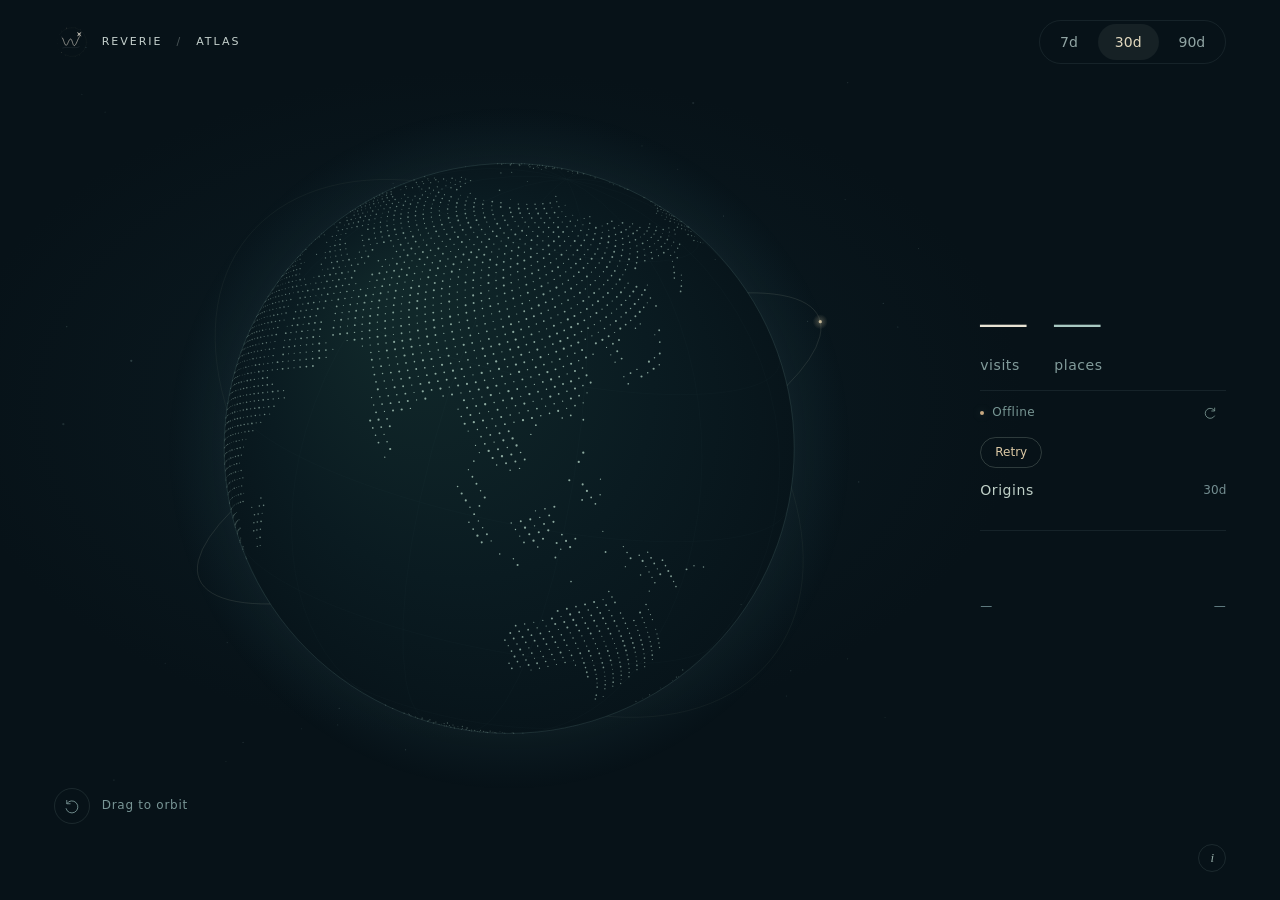
==== commit 2910cb14: "Smooth hover path" ====
--- a/pages/atlas.html
+++ b/pages/atlas.html
@@ -7,8 +7,8 @@
     <meta name="description" content="A little atlas of everyone who found their way here.">
     <title>Atlas · Reverie</title>
     <link rel="icon" href="../assets/icons/favicon.svg?v=reverie-8" type="image/svg+xml">
-    <link rel="stylesheet" href="../assets/styles/atlas.css?v=atlas-5">
-    <script type="module" src="../src/atlas/app.js?v=atlas-5"></script>
+    <link rel="stylesheet" href="../assets/styles/atlas.css?v=atlas-6">
+    <script type="module" src="../src/atlas/app.js?v=atlas-6"></script>
   </head>
   <body>
     <div class="atlas-aura" aria-hidden="true"></div>
--- a/assets/styles/atlas.css
+++ b/assets/styles/atlas.css
@@ -61,8 +61,8 @@
 .timeline-dates { display: flex; justify-content: space-between; color: #6c888d; font-size: 12px; margin-top: 4px; letter-spacing: .05em; }
 .atlas-footer { display: flex; justify-content: flex-end; padding: 8px var(--atlas-gutter) max(28px, env(safe-area-inset-bottom)); }
 .atlas-note { position: relative; font-size: 12px; color: #93aaa5; }
-.atlas-note[open]::before { content: ''; position: absolute; right: 0; bottom: 100%; width: min(250px, calc(100vw - 48px)); height: 14px; }
-.atlas-note summary { list-style: none; cursor: pointer; width: 28px; height: 28px; border: 1px solid #a6c5bc20; border-radius: 50%; display: grid; place-items: center; font: italic 13px Georgia, serif; }
+.atlas-note[open]::before { content: ''; position: absolute; right: 0; bottom: 0; width: min(250px, calc(100vw - 48px)); height: 42px; clip-path: polygon(0 0, 100% 0, 100% 100%, calc(100% - 28px) 100%); }
+.atlas-note summary { position: relative; z-index: 1; list-style: none; cursor: pointer; width: 28px; height: 28px; border: 1px solid #a6c5bc20; border-radius: 50%; display: grid; place-items: center; font: italic 13px Georgia, serif; }
 .atlas-note summary::-webkit-details-marker { display: none; }
 .atlas-note > div { position: absolute; z-index: 4; bottom: 38px; right: 0; width: min(250px, calc(100vw - 48px)); max-height: calc(100dvh - 100px); overflow-y: auto; padding: 16px 19px; border: 1px solid #b4c9bc25; border-radius: 10px; background: #0c1a20f5; box-shadow: 0 10px 50px #0004; }
 .atlas-note[open] > div { animation: atlas-note-in .16s ease-out; }
